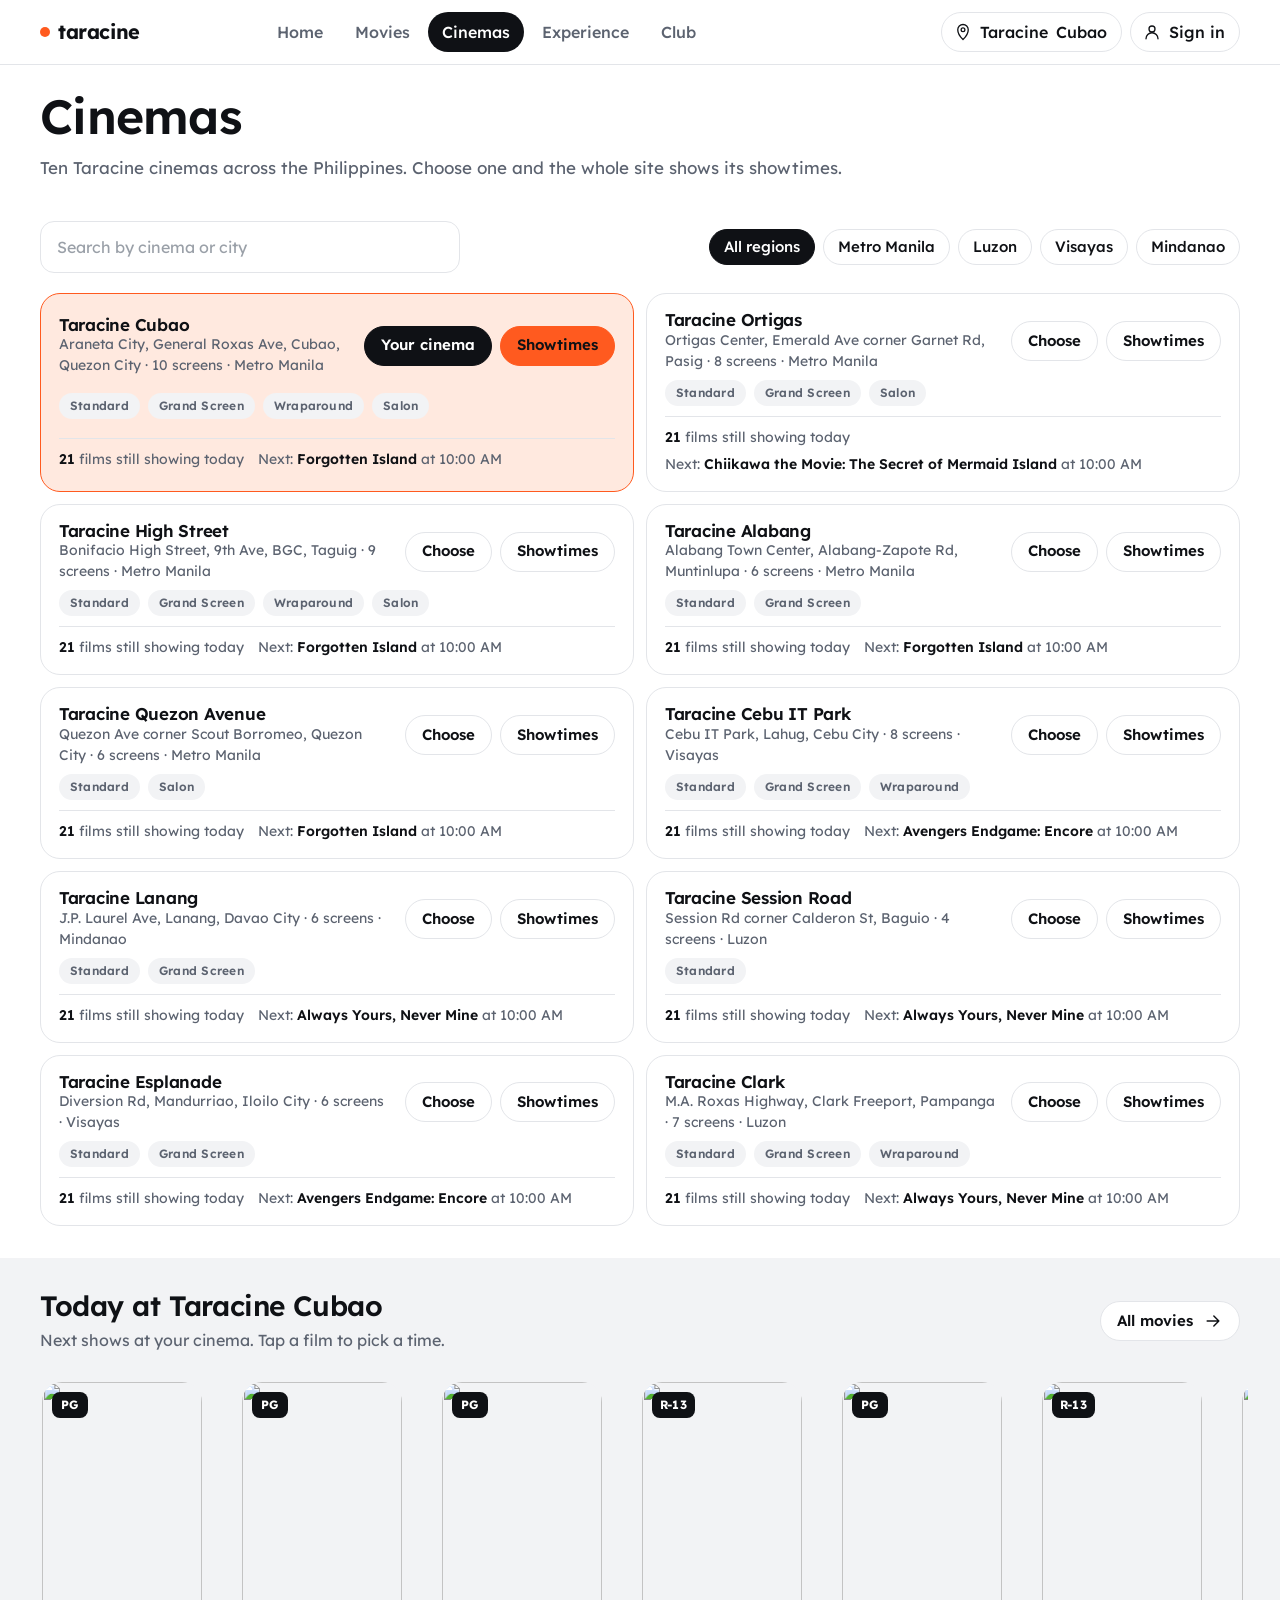
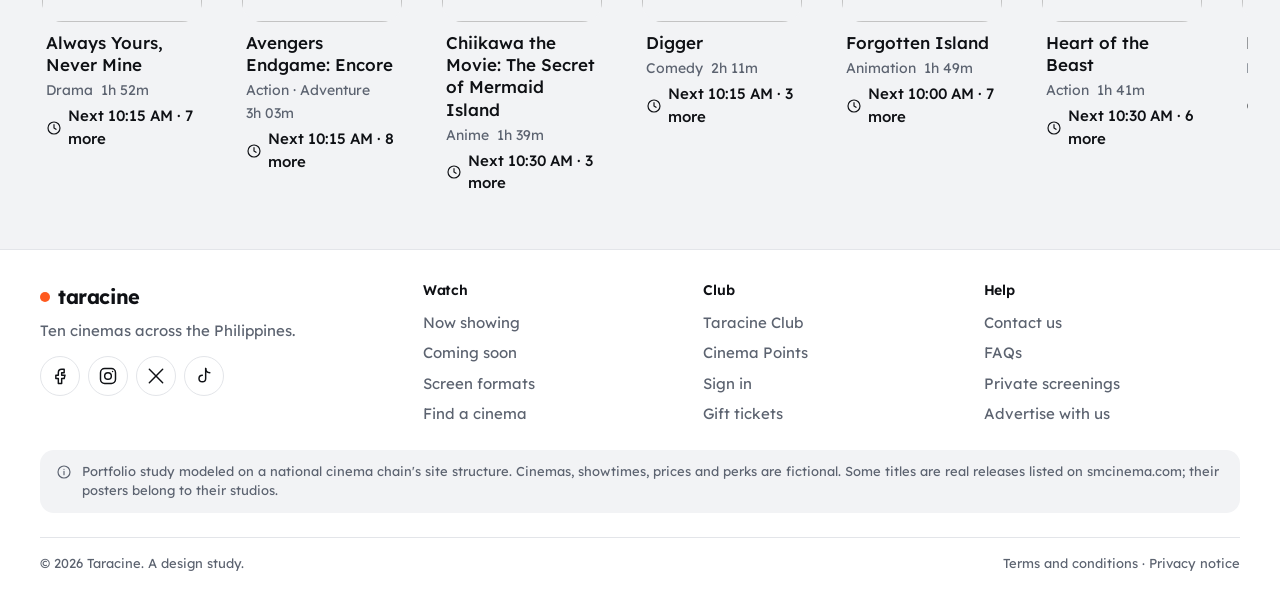
==== cinemas.html @ 56c62471 "Cinemas and Experience pages; real SM Cinema releases in Now showing - cinemas.html: all ten cinemas" ====
<!doctype html>
<html lang="en">
<head>
<title>Cinemas — Taracine</title>
<meta charset="utf-8">
<meta name="viewport" content="width=device-width, initial-scale=1, viewport-fit=cover">
<meta name="description" content="Ten Taracine cinemas across the Philippines. Choose yours and see what's showing today.">
<meta name="theme-color" content="#FFFFFF">
<link rel="preconnect" href="https://fonts.googleapis.com">
<link rel="preconnect" href="https://fonts.gstatic.com" crossorigin>
<link href="https://fonts.googleapis.com/css2?family=Lexend:wght@400;500;600;700&display=swap" rel="stylesheet">
<link rel="stylesheet" href="assets/css/taracine.css">
<link rel="icon" href="data:image/svg+xml,%3Csvg xmlns='http://www.w3.org/2000/svg' viewBox='0 0 32 32'%3E%3Crect width='32' height='32' rx='8' fill='%230F1115'/%3E%3Ccircle cx='16' cy='16' r='7' fill='%23FF5A1F'/%3E%3C/svg%3E">

</head>
<body data-page="cinemas">
<svg xmlns="http://www.w3.org/2000/svg" style="display:none" aria-hidden="true">
  <symbol id="i-home" viewBox="0 0 24 24"><path d="M3 11l9-8 9 8v9a1 1 0 0 1-1 1h-5v-6h-6v6H4a1 1 0 0 1-1-1z"/></symbol>
  <symbol id="i-film" viewBox="0 0 24 24"><rect x="3" y="4" width="18" height="16" rx="3"/><path d="M8 4v16M16 4v16M3 9h5M3 15h5M16 9h5M16 15h5"/></symbol>
  <symbol id="i-pin" viewBox="0 0 24 24"><path d="M12 22s7-6.5 7-13a7 7 0 0 0-14 0c0 6.5 7 13 7 13z"/><circle cx="12" cy="9" r="2.5"/></symbol>
  <symbol id="i-ticket" viewBox="0 0 24 24"><path d="M3 9V7a2 2 0 0 1 2-2h14a2 2 0 0 1 2 2v2a3 3 0 0 0 0 6v2a2 2 0 0 1-2 2H5a2 2 0 0 1-2-2v-2a3 3 0 0 0 0-6z"/><path d="M13 5v14"/></symbol>
  <symbol id="i-user" viewBox="0 0 24 24"><circle cx="12" cy="8" r="4"/><path d="M4 21a8 8 0 0 1 16 0"/></symbol>
  <symbol id="i-chevron" viewBox="0 0 24 24"><path d="M6 9l6 6 6-6"/></symbol>
  <symbol id="i-arrow" viewBox="0 0 24 24"><path d="M5 12h14M13 6l6 6-6 6"/></symbol>
  <symbol id="i-check" viewBox="0 0 24 24"><path d="M5 12l5 5L20 7"/></symbol>
  <symbol id="i-info" viewBox="0 0 24 24"><circle cx="12" cy="12" r="9"/><path d="M12 11v5M12 8h.01"/></symbol>
  <symbol id="i-clock" viewBox="0 0 24 24"><circle cx="12" cy="12" r="9"/><path d="M12 7v5l3 2"/></symbol>
  <symbol id="i-cal" viewBox="0 0 24 24"><rect x="3" y="5" width="18" height="16" rx="3"/><path d="M3 10h18M8 3v4M16 3v4"/></symbol>
  <symbol id="i-play" viewBox="0 0 24 24"><path d="M7 5v14l11-7z"/></symbol>
  <symbol id="i-open" viewBox="0 0 24 24"><path d="M7 17L17 7M9 7h8v8"/></symbol>
  <symbol id="i-minus" viewBox="0 0 24 24"><path d="M6 12h12"/></symbol>
  <symbol id="i-plus" viewBox="0 0 24 24"><path d="M12 6v12M6 12h12"/></symbol>
  <symbol id="i-screen" viewBox="0 0 24 24"><rect x="2" y="5" width="20" height="13" rx="2"/><path d="M8 21h8"/></symbol>
  <symbol id="i-grand" viewBox="0 0 24 24"><path d="M2 7h20v11H2z"/><path d="M5 10h14v5H5z"/></symbol>
  <symbol id="i-wrap" viewBox="0 0 24 24"><path d="M7 7h10v10H7z"/><path d="M7 7L2 4v16l5-3M17 7l5-3v16l-5-3"/></symbol>
  <symbol id="i-salon" viewBox="0 0 24 24"><path d="M5 13V8a3 3 0 0 1 3-3h1v8"/><path d="M9 13h11v5H4v-5"/><path d="M6 18v2M18 18v2"/></symbol>
  <symbol id="i-fb" viewBox="0 0 24 24"><path d="M14 8h3V4h-3a4 4 0 0 0-4 4v3H7v4h3v6h4v-6h3l1-4h-4V8z"/></symbol>
  <symbol id="i-ig" viewBox="0 0 24 24"><rect x="3" y="3" width="18" height="18" rx="5"/><circle cx="12" cy="12" r="4"/><path d="M17.5 6.5h.01"/></symbol>
  <symbol id="i-x" viewBox="0 0 24 24"><path d="M4 4l16 16M20 4L4 20"/></symbol>
  <symbol id="i-tt" viewBox="0 0 24 24"><path d="M14 3v12a4 4 0 1 1-4-4"/><path d="M14 3c0 3 2 5 5 5"/></symbol>
  <symbol id="i-wheel" viewBox="0 0 24 24"><circle cx="13" cy="4" r="2"/><path d="M11 7v6h5l3 6"/><path d="M8.5 11.5a5 5 0 1 0 7 7"/></symbol>
  <symbol id="i-reset" viewBox="0 0 24 24"><path d="M3 12a9 9 0 1 0 3-6.7"/><path d="M3 4v5h5"/></symbol>
</svg>

<header class="topbar">
  <div class="wrap topbar__in">
    <a class="wordmark" href="index.html"><i aria-hidden="true"></i>taracine</a>
    <nav class="nav" aria-label="Main">
      <a href="index.html" data-nav="home">Home</a>
      <a href="movies.html" data-nav="movies">Movies</a>
      <a href="cinemas.html" data-nav="cinemas">Cinemas</a>
      <a href="experience.html" data-nav="experience">Experience</a>
      <a href="index.html#club" data-nav="club">Club</a>
    </nav>
    <div class="topbar__right">
      <a class="pill" href="cinemas.html" id="cinema-pill" title="Your cinema"><svg class="icon"><use href="#i-pin"/></svg><span class="long">Taracine </span><span id="cinema-pill-name">Cubao</span></a>
      <a class="pill sign" href="login.html" id="sign-in" data-nav="login"><svg class="icon"><use href="#i-user"/></svg>Sign in</a>
    </div>
  </div>
</header>

<main id="main">
<div class="wrap">
  <section class="hero">
    <h1>Cinemas</h1>
    <p class="sub">Ten Taracine cinemas across the Philippines. Choose one and the whole site shows its showtimes.</p>
  </section>
</div>
<section class="course" aria-labelledby="cin-title">
  <div class="wrap">
    <h2 id="cin-title" class="visually-hidden">Find a cinema</h2>
    <div class="course__head">
      <div class="fgroup search"><label for="cinema-search" class="visually-hidden">Search cinemas</label><input class="input" type="search" id="cinema-search" placeholder="Search by cinema or city" autocomplete="off"></div>
      <div class="chips" id="region-filter" role="group" aria-label="Region">
        <button class="chip" type="button" data-region="" aria-pressed="true">All regions</button>
        <button class="chip" type="button" data-region="Metro Manila" aria-pressed="false">Metro Manila</button>
        <button class="chip" type="button" data-region="Luzon" aria-pressed="false">Luzon</button>
        <button class="chip" type="button" data-region="Visayas" aria-pressed="false">Visayas</button>
        <button class="chip" type="button" data-region="Mindanao" aria-pressed="false">Mindanao</button>
      </div>
    </div>
    <div class="cinemas cinemas--page" id="cinema-list"></div>
  </div>
</section>
<section class="course course--panel" aria-labelledby="today-title">
  <div class="wrap">
    <div class="course__head">
      <div class="lead"><h2 id="today-title">Today at <span id="hero-cinema">Taracine Cubao</span></h2><p id="today-sub">Next shows at your cinema. Tap a film to pick a time.</p></div>
      <a class="btn btn--ghost btn--sm" href="movies.html">All movies<svg class="icon"><use href="#i-arrow"/></svg></a>
    </div>
    <div class="rail" id="grid-today"></div>
  </div>
</section>
<div class="continue" id="continue" data-show="false" aria-live="polite">
  <div class="wrap continue__in">
    <div class="continue__art"><img id="continue-art" src="data:image/svg+xml,%3Csvg xmlns=%27http://www.w3.org/2000/svg%27 viewBox=%270 0 2 3%27%3E%3Crect width=%272%27 height=%273%27 fill=%27%23F2F3F5%27/%3E%3C/svg%3E" alt="" width="40" height="60"></div>
    <div class="continue__text"><b id="continue-title"></b><span id="continue-sub"></span></div>
    <a class="btn" id="continue-btn" href="#">Continue<svg class="icon"><use href="#i-arrow"/></svg></a>
  </div>
</div>

</main>
<footer class="footer">
  <div class="wrap">
    <div class="footer__grid">
      <div class="footer__brand">
        <span class="wordmark"><i aria-hidden="true"></i>taracine</span>
        <p class="muted">Ten cinemas across the Philippines.</p>
        <div class="footer__social">
          <a href="#" aria-label="Taracine on Facebook"><svg class="icon"><use href="#i-fb"/></svg></a>
          <a href="#" aria-label="Taracine on Instagram"><svg class="icon"><use href="#i-ig"/></svg></a>
          <a href="#" aria-label="Taracine on X"><svg class="icon"><use href="#i-x"/></svg></a>
          <a href="#" aria-label="Taracine on TikTok"><svg class="icon"><use href="#i-tt"/></svg></a>
        </div>
      </div>
      <div><h3>Watch</h3><ul><li><a href="movies.html">Now showing</a></li><li><a href="movies.html#soon">Coming soon</a></li><li><a href="experience.html">Screen formats</a></li><li><a href="cinemas.html">Find a cinema</a></li></ul></div>
      <div><h3>Club</h3><ul><li><a href="index.html#club">Taracine Club</a></li><li><a href="index.html#club">Cinema Points</a></li><li><a href="login.html">Sign in</a></li><li><a href="#">Gift tickets</a></li></ul></div>
      <div><h3>Help</h3><ul><li><a href="#">Contact us</a></li><li><a href="#">FAQs</a></li><li><a href="#">Private screenings</a></li><li><a href="#">Advertise with us</a></li></ul></div>
    </div>
    <p class="notice"><svg class="icon"><use href="#i-info"/></svg><span>Portfolio study modeled on a national cinema chain's site structure. Cinemas, showtimes, prices and perks are fictional. Some titles are real releases listed on smcinema.com; their posters belong to their studios.</span></p>
    <div class="footer__legal"><span>© 2026 Taracine. A design study.</span><span><a href="#">Terms and conditions</a> · <a href="#">Privacy notice</a></span></div>
  </div>
</footer>

<nav class="tabbar" aria-label="Sections">
  <a href="index.html" data-nav="home"><svg class="icon"><use href="#i-home"/></svg>Home</a>
  <a href="movies.html" data-nav="movies"><svg class="icon"><use href="#i-film"/></svg>Movies</a>
  <a href="cinemas.html" data-nav="cinemas"><svg class="icon"><use href="#i-pin"/></svg>Cinemas</a>
  <a href="#" id="tab-tickets"><svg class="icon"><use href="#i-ticket"/></svg>Tickets</a>
  <a href="login.html" id="tab-account" data-nav="login"><svg class="icon"><use href="#i-user"/></svg>Account</a>
</nav>

<script src="assets/js/data.js"></script>
<script src="assets/js/app.js"></script>
</body>
</html>
---- assets/css/taracine.css ----
/* Taracine — Kiosk Clarity
   One task per course, oversized targets, a visible step rail, one orange accent rationed by role.
   One typeface (Lexend). White ground, light panels, hairlines. No gradients, no glow, no shadows. */

:root {
  --bg: #FFFFFF;
  --panel: #F2F3F5;
  --panel-2: #E9EBEF;
  --line: #E3E5E9;
  --ink: #0F1115;
  --mid: #5C6370;
  --accent: #FF5A1F;
  --accent-hover: #E84A12;
  --accent-soft: #FFE9DF;
  --accent-ink: #9A3208;
  --on-accent: #0F1115;
  --on-accent-soft: #4A1C09;
  --ok: #1E9E6A;
  --ok-soft: #E3F5EC;
  --warn-ink: #8A4B00;
  --font: "Lexend", system-ui, -apple-system, "Segoe UI", Roboto, sans-serif;
  --r: 20px;
  --r-lg: 24px;
  --r-pill: 999px;
  --max: 1200px;
  --gutter: 24px;
  --tap: 48px;
  --t: 180ms cubic-bezier(0.2, 0.8, 0.2, 1);
}

*, *::before, *::after { box-sizing: border-box; }
html { -webkit-text-size-adjust: 100%; scroll-behavior: smooth; scroll-padding-top: 88px; }
body { margin: 0; background: var(--bg); color: var(--ink); font-family: var(--font); font-size: 1rem; line-height: 1.5; font-feature-settings: "tnum" 1; padding-bottom: 0; }
img, svg { display: block; max-width: 100%; }
[hidden] { display: none !important; }
button, input, select { font: inherit; color: inherit; }
button { cursor: pointer; }
a { color: inherit; text-decoration: none; }
h1, h2, h3 { margin: 0; font-weight: 600; line-height: 1.15; letter-spacing: -0.015em; text-wrap: balance; }
h1 { font-size: 2.5rem; }
h2 { font-size: 1.75rem; }
h3 { font-size: 1.25rem; }
p { margin: 0; }
ul { margin: 0; padding: 0; list-style: none; }
.visually-hidden { position: absolute !important; width: 1px; height: 1px; overflow: hidden; clip: rect(0 0 0 0); white-space: nowrap; }
.muted { color: var(--mid); }

::selection { background: var(--accent-soft); color: var(--ink); }
:focus-visible { outline: 3px solid var(--accent); outline-offset: 2px; border-radius: 6px; }
html { scrollbar-color: #C7CBD2 var(--panel); }
::-webkit-scrollbar { width: 10px; height: 10px; }
::-webkit-scrollbar-track { background: var(--panel); }
::-webkit-scrollbar-thumb { background: #C7CBD2; border-radius: 10px; border: 2px solid var(--panel); }
input { caret-color: var(--accent); accent-color: var(--accent); }

.icon { width: 20px; height: 20px; stroke: currentColor; fill: none; stroke-width: 1.75; stroke-linecap: round; stroke-linejoin: round; flex-shrink: 0; }
.wrap { width: min(var(--max), 100% - var(--gutter) * 2); margin-inline: auto; }

/* ---------- top bar ---------- */
.topbar { position: sticky; top: 0; z-index: 30; background: rgba(255,255,255,0.92); backdrop-filter: saturate(140%) blur(10px); -webkit-backdrop-filter: saturate(140%) blur(10px); border-bottom: 1px solid var(--line); }
.topbar__in { height: 64px; display: flex; align-items: center; gap: 16px; }
.wordmark { display: inline-flex; align-items: center; gap: 8px; font-weight: 700; font-size: 1.25rem; letter-spacing: -0.02em; }
.wordmark i { width: 10px; height: 10px; border-radius: 50%; background: var(--accent); display: inline-block; }
.nav { display: flex; gap: 4px; margin-inline: auto; }
.nav a { display: inline-flex; align-items: center; height: 40px; padding: 0 14px; border-radius: var(--r-pill); font-weight: 500; color: var(--mid); transition: background var(--t), color var(--t); }
.nav a:hover { background: var(--panel); color: var(--ink); }
.nav a[aria-current="page"] { background: var(--ink); color: #fff; }
.topbar__right { display: flex; align-items: center; gap: 8px; margin-left: auto; }
.pill { display: inline-flex; align-items: center; gap: 8px; height: 40px; padding: 0 14px 0 12px; border-radius: var(--r-pill); border: 1px solid var(--line); background: var(--bg); font-weight: 500; white-space: nowrap; transition: background var(--t), border-color var(--t); }
.pill:hover { background: var(--panel); border-color: var(--panel-2); }
.pill .icon { width: 18px; height: 18px; }
.pill--ink { background: var(--ink); color: #fff; border-color: var(--ink); }
.pill--ink:hover { background: #2A2D33; border-color: #2A2D33; }

/* ---------- step rail ---------- */
.steps { display: flex; align-items: center; gap: 8px; padding: 20px 0 8px; overflow-x: auto; scrollbar-width: none; }
.steps::-webkit-scrollbar { display: none; }
.step { display: inline-flex; align-items: center; gap: 10px; min-height: 44px; padding: 6px 16px 6px 6px; border-radius: var(--r-pill); background: var(--panel); color: var(--mid); font-weight: 500; white-space: nowrap; transition: background var(--t), color var(--t); }
.step b { display: grid; place-items: center; width: 32px; height: 32px; border-radius: 50%; background: var(--bg); color: var(--ink); font-weight: 600; font-size: 0.9375rem; }
.step[aria-current="step"] { background: var(--accent); color: var(--on-accent); }
.step[aria-current="step"] b { background: #fff; color: var(--accent-ink); }
.step.done { background: var(--ok-soft); color: var(--ok); }
.step.done b { background: var(--ok); color: #fff; }
.step.done b .icon { width: 16px; height: 16px; stroke-width: 2.5; }
.steps .sep { width: 24px; height: 1px; background: var(--line); flex-shrink: 0; }
a.step:hover { background: var(--panel-2); color: var(--ink); }
a.step[aria-current="step"]:hover { background: var(--accent-hover); color: var(--on-accent); }

/* ---------- hero ---------- */
.hero { padding: 24px 0 8px; display: flex; flex-direction: column; gap: 10px; }
.hero h1 { font-size: clamp(2rem, 1.3rem + 2.4vw, 3rem); max-width: 18ch; }
.hero .sub { color: var(--mid); font-size: 1.0625rem; line-height: 1.6; }
.hero .sub > * + * { margin-left: 6px; }
.hero .sub > span + span:last-child:not([id]) { margin-left: 0; }
.hero .sub a, .link { color: var(--ink); font-weight: 500; text-decoration: underline; text-underline-offset: 3px; text-decoration-color: #C7CBD2; }
.hero .sub a:hover, .link:hover { text-decoration-color: var(--ink); }

/* ---------- courses ---------- */
.course { padding: 32px 0; }
.course + .course { border-top: 1px solid var(--line); }
.course--panel { background: var(--panel); border-top: 0 !important; }
.course--panel + .course { border-top: 0; }
.course__head { display: flex; align-items: center; justify-content: space-between; gap: 16px; flex-wrap: wrap; margin-bottom: 20px; }
.course__head p { color: var(--mid); max-width: 56ch; }
.course__head .lead { flex: 1 1 320px; display: flex; flex-direction: column; gap: 6px; }

/* segmented control */
.seg { display: inline-flex; padding: 4px; background: var(--panel); border-radius: var(--r-pill); gap: 2px; }
.course--panel .seg { background: var(--panel-2); }
.seg button { height: 40px; padding: 0 18px; white-space: nowrap; border: 0; border-radius: var(--r-pill); background: transparent; color: var(--mid); font-weight: 500; display: inline-flex; align-items: center; gap: 8px; transition: background var(--t), color var(--t); }
.seg button:hover { color: var(--ink); }
.seg button[aria-selected="true"] { background: var(--bg); color: var(--ink); font-weight: 600; }
.seg .count { font-size: 0.75rem; font-weight: 600; background: var(--panel-2); color: var(--mid); padding: 2px 8px; border-radius: var(--r-pill); }
.seg button[aria-selected="true"] .count { background: var(--accent-soft); color: var(--accent-ink); }

/* chips */
.chips { display: flex; flex-wrap: wrap; gap: 8px; }
.chip { display: inline-flex; align-items: center; gap: 6px; height: 36px; padding: 0 14px; border-radius: var(--r-pill); border: 1px solid var(--line); background: var(--bg); font-size: 0.9375rem; font-weight: 500; color: var(--ink); transition: background var(--t), border-color var(--t), color var(--t); }
button.chip:hover:not([aria-pressed="true"]) { background: var(--panel); }
.chip[aria-pressed="true"] { background: var(--ink); color: #fff; border-color: var(--ink); }
.chip--sm { height: 26px; padding: 0 10px; font-size: 0.75rem; font-weight: 600; letter-spacing: 0.02em; background: var(--panel); border-color: transparent; color: var(--mid); }
.rating { display: inline-grid; place-items: center; height: 26px; min-width: 36px; padding: 0 8px; border-radius: 8px; background: var(--ink); color: #fff; font-size: 0.75rem; font-weight: 700; letter-spacing: 0.02em; }
.rating--g { background: var(--ok); }
.rating--r16, .rating--r18 { background: #B3261E; }

/* buttons */
.btn { display: inline-flex; align-items: center; justify-content: center; gap: 10px; height: 52px; padding: 0 22px; border-radius: var(--r-pill); border: 1px solid var(--accent); background: var(--accent); color: var(--on-accent); font-weight: 600; font-size: 1rem; white-space: nowrap; transition: background var(--t), border-color var(--t), transform var(--t); }
.btn:hover { background: var(--accent-hover); border-color: var(--accent-hover); }
.btn:active { transform: scale(0.98); }
.btn:disabled { background: var(--panel-2); border-color: var(--panel-2); color: var(--mid); cursor: not-allowed; transform: none; }
.btn--ghost { background: var(--bg); color: var(--ink); border-color: var(--line); }
.btn--ghost:hover { background: var(--panel); border-color: var(--panel-2); }
.btn--ink { background: var(--ink); border-color: var(--ink); color: #fff; }
.btn--ok { color: #fff; }
.btn--ink:hover { background: #2A2D33; border-color: #2A2D33; }
.btn--sm { height: 40px; padding: 0 16px; font-size: 0.9375rem; }
.btn--ok { background: var(--ok); border-color: var(--ok); }

/* ---------- poster tiles ---------- */
.tiles { display: grid; grid-template-columns: repeat(5, minmax(0, 1fr)); gap: 24px 20px; }
.tile { position: relative; display: flex; flex-direction: column; gap: 10px; padding: 8px; margin: -8px; border-radius: var(--r-lg); border: 2px solid transparent; transition: border-color var(--t), background var(--t); cursor: pointer; }
.tile:hover { background: var(--panel); }
.course--panel .tile:hover { background: var(--panel-2); }
.tile[aria-pressed="true"] { border-color: var(--accent); background: var(--accent-soft); }
.tile__art { position: relative; border-radius: var(--r); overflow: hidden; background: var(--panel); aspect-ratio: 2 / 3; }
.tile__art img { width: 100%; height: 100%; object-fit: cover; }
.tile__art .rating { position: absolute; top: 10px; left: 10px; }
.tile__body { display: flex; flex-direction: column; gap: 4px; padding: 0 4px 4px; }
.tile__title { font-weight: 500; font-size: 1.0625rem; line-height: 1.3; transition: font-weight var(--t), font-size var(--t); }
.tile[aria-pressed="true"] .tile__title { font-weight: 600; font-size: 1.125rem; }
.tile__meta { color: var(--mid); font-size: 0.875rem; display: flex; flex-wrap: wrap; gap: 2px 8px; }
.tile__next { font-size: 0.9375rem; font-weight: 500; display: flex; align-items: center; gap: 6px; }
.tile__next .icon { width: 16px; height: 16px; color: var(--ink); }
.tile__next.soon .icon { color: var(--mid); }
.tile__open { position: absolute; top: 18px; right: 18px; width: 36px; height: 36px; border-radius: 50%; background: rgba(255,255,255,0.92); border: 0; display: grid; place-items: center; color: var(--ink); opacity: 0; transition: opacity var(--t), background var(--t); }
.tile:hover .tile__open, .tile:focus-within .tile__open, .tile[aria-pressed="true"] .tile__open { opacity: 1; }
.tile__open:hover { background: #fff; }
.tile__open .icon { width: 18px; height: 18px; }
.rail { display: grid; grid-auto-flow: column; grid-auto-columns: minmax(180px, 1fr); gap: 20px; overflow-x: auto; padding: 8px 8px 12px; margin: -8px -8px -4px; scroll-snap-type: x proximity; scrollbar-width: thin; }
.rail .tile { scroll-snap-align: start; margin: 0; }

/* empty */
.empty { grid-column: 1 / -1; padding: 40px 24px; border-radius: var(--r-lg); background: var(--panel); text-align: center; display: flex; flex-direction: column; gap: 6px; align-items: center; }
.empty h3 { font-size: 1.25rem; }
.empty p { color: var(--mid); max-width: 44ch; }

/* ---------- formats ---------- */
.formats { display: grid; grid-template-columns: repeat(4, minmax(0, 1fr)); gap: 16px; }
.format { background: var(--bg); border-radius: var(--r-lg); padding: 20px 22px; display: grid; grid-template-columns: 36px minmax(0, 1fr); grid-template-areas: "icon price" "icon name" "desc desc"; grid-template-rows: 26px 24px auto; column-gap: 14px; row-gap: 2px; align-items: start; border: 1px solid transparent; transition: border-color var(--t); }
.format .icon { grid-area: icon; }
.format h3 { grid-area: name; }
.format > p:not(.price) { grid-area: desc; margin-top: 10px; }
.format:hover { border-color: var(--line); }
.format .icon { width: 36px; height: 36px; color: var(--ink); stroke-width: 1.5; }
.format h3 { font-size: 1.125rem; }
.format p { color: var(--mid); font-size: 0.9375rem; }
.format .price { grid-area: price; margin: 0; font-weight: 600; font-size: 1.375rem; letter-spacing: -0.01em; line-height: 1.1; }
.format .price small { color: var(--mid); font-weight: 400; font-size: 0.875rem; margin-left: 4px; }

/* ---------- cinemas ---------- */
.cinemas { display: grid; grid-template-columns: repeat(2, minmax(0, 1fr)); gap: 12px; }
.cinema { display: grid; grid-template-columns: minmax(0, 1fr) auto; gap: 8px 16px; align-items: center; padding: 16px 18px; border-radius: var(--r); border: 1px solid var(--line); background: var(--bg); transition: border-color var(--t), background var(--t); }
.cinema:hover { border-color: var(--panel-2); background: var(--panel); }
.cinema[aria-pressed="true"] { border-color: var(--accent); background: var(--accent-soft); }
.cinema h3 { font-size: 1.0625rem; font-weight: 600; }
.cinema p { color: var(--mid); font-size: 0.875rem; }
.cinema .chips { grid-column: 1 / -1; }
.cinema .pick { grid-row: 1; grid-column: 2; }
.cinema[aria-pressed="true"] .pick { background: var(--ink); color: #fff; border-color: var(--ink); }

/* ---------- club ---------- */
.club { display: grid; grid-template-columns: minmax(0, 1.1fr) minmax(0, 0.9fr); gap: 24px; align-items: stretch; }
.club__card { background: var(--ink); color: #fff; border-radius: var(--r-lg); padding: 28px; display: flex; flex-direction: column; gap: 14px; }
.club__card h3 { font-size: 1.5rem; }
.club__card .price { font-size: 2.25rem; font-weight: 600; letter-spacing: -0.02em; }
.club__card .price small { font-size: 0.9375rem; font-weight: 400; color: #B8BCC4; margin-left: 6px; }
.club__card ul { display: grid; gap: 10px; color: #E6E8EC; }
.club__card li { display: grid; grid-template-columns: 22px 1fr; gap: 10px; align-items: start; }
.club__card li .icon { color: var(--accent); margin-top: 2px; }
.club__card .btn { align-self: flex-start; margin-top: 6px; }
.club__points { background: var(--panel); border-radius: var(--r-lg); padding: 28px; display: flex; flex-direction: column; gap: 12px; }
.club__points h3 { font-size: 1.25rem; }
.club__points p { color: var(--mid); }
.club__points .big { font-size: 2rem; font-weight: 600; color: var(--ink); letter-spacing: -0.02em; }

/* ---------- film detail ---------- */
.film { display: grid; grid-template-columns: 260px minmax(0, 1fr); gap: 32px; padding: 24px 0 32px; align-items: start; }
.film__art { border-radius: var(--r); overflow: hidden; background: var(--panel); aspect-ratio: 2 / 3; }
.film__art img { width: 100%; height: 100%; object-fit: cover; }
.film__info { display: flex; flex-direction: column; gap: 14px; }
.film__info h1 { font-size: clamp(2rem, 1.3rem + 2.4vw, 3rem); }
.film__info .tag { font-size: 1.125rem; color: var(--mid); }
.specs { display: grid; grid-template-columns: repeat(3, minmax(0, 1fr)); gap: 12px; margin-top: 6px; }
.specs div { background: var(--panel); border-radius: 16px; padding: 12px 14px; }
.specs dt { font-size: 0.75rem; color: var(--mid); font-weight: 500; }
.specs dd { margin: 2px 0 0; font-weight: 500; font-size: 0.9375rem; }
.synopsis { max-width: 66ch; color: var(--ink); line-height: 1.6; }
.synopsis p + p { margin-top: 0.75em; }
.actions { display: flex; gap: 10px; flex-wrap: wrap; }

/* cinema & time */
.picker { display: grid; grid-template-columns: minmax(0, 1fr); gap: 20px; }
.picker__row { display: flex; flex-direction: column; gap: 10px; min-width: 0; }
.picker__row > .label { font-weight: 600; font-size: 0.9375rem; display: flex; align-items: center; justify-content: space-between; gap: 12px; }
.picker__row > .label span { color: var(--mid); font-weight: 400; }
.scroll { display: flex; gap: 8px; overflow-x: auto; padding: 4px; margin: -4px; scrollbar-width: none; }
.scroll::-webkit-scrollbar { display: none; }
.cpill { flex: 0 0 auto; display: inline-flex; flex-direction: column; align-items: flex-start; justify-content: center; min-height: 56px; padding: 8px 16px; border-radius: 16px; border: 1px solid var(--line); background: var(--bg); line-height: 1.2; transition: background var(--t), border-color var(--t); }
.cpill b { font-weight: 600; font-size: 0.9375rem; }
.cpill small { color: var(--mid); font-size: 0.75rem; }
.cpill:hover { background: var(--panel); }
.cpill[aria-pressed="true"] { background: var(--ink); color: #fff; border-color: var(--ink); }
.cpill[aria-pressed="true"] small { color: #B8BCC4; }
.dates { display: grid; grid-template-columns: repeat(7, minmax(0, 1fr)); gap: 8px; }
.date { display: flex; flex-direction: column; align-items: center; justify-content: center; gap: 2px; min-height: 64px; border-radius: 16px; border: 1px solid var(--line); background: var(--bg); line-height: 1.1; transition: background var(--t), border-color var(--t); }
.date small { font-size: 0.75rem; color: var(--mid); font-weight: 500; }
.date b { font-weight: 600; font-size: 1.125rem; }
.date:hover { background: var(--panel); }
.date[aria-pressed="true"] { background: var(--accent); border-color: var(--accent); color: var(--on-accent); }
.date[aria-pressed="true"] small { color: var(--on-accent-soft); }

.sessions { display: grid; gap: 12px; }
.group { border: 1px solid var(--line); border-radius: var(--r-lg); padding: 18px 20px; display: flex; flex-direction: column; gap: 14px; transition: opacity var(--t); }
.group.dim { opacity: 0.4; }
.group__head { display: flex; align-items: baseline; justify-content: space-between; gap: 12px; flex-wrap: wrap; }
.group__head h3 { font-size: 1.125rem; }
.group__head .price { font-weight: 600; }
.group__head p { flex-basis: 100%; color: var(--mid); font-size: 0.9375rem; }
.times { display: flex; flex-wrap: wrap; gap: 10px; }
.time { position: relative; display: inline-flex; flex-direction: column; align-items: flex-start; gap: 2px; min-width: 112px; min-height: 60px; padding: 10px 14px; border-radius: 16px; border: 1px solid var(--line); background: var(--bg); line-height: 1.15; transition: background var(--t), border-color var(--t), color var(--t); }
.time b { font-weight: 600; font-size: 1.0625rem; }
.time small { font-size: 0.75rem; color: var(--mid); }
.time:hover:not(:disabled) { background: var(--panel); }
.time[aria-pressed="true"] { background: var(--accent); border-color: var(--accent); color: var(--on-accent); }
.time[aria-pressed="true"] small { color: var(--on-accent-soft); }
.time.past { background: var(--panel); border-color: transparent; color: var(--mid); cursor: not-allowed; }
.time.past b { text-decoration: line-through; text-decoration-thickness: 2px; }
.time.soldout { border-style: dashed; color: var(--mid); cursor: not-allowed; }
.time.few small { color: var(--accent-ink); font-weight: 600; }
.time[aria-pressed="true"].few small { color: var(--on-accent); }
.time.next::after { content: "Next"; position: absolute; top: -9px; right: 12px; background: var(--ink); color: #fff; font-size: 0.625rem; font-weight: 600; letter-spacing: 0.04em; padding: 2px 7px; border-radius: var(--r-pill); }
.time[aria-pressed="true"].next::after { background: var(--ink); color: #fff; }
.legend { display: flex; flex-wrap: wrap; gap: 14px; color: var(--mid); font-size: 0.8125rem; }
.legend i { display: inline-block; width: 14px; height: 14px; border-radius: 4px; border: 1px solid var(--line); vertical-align: -2px; margin-right: 6px; }
.legend i.k-past { background: var(--panel); border-color: transparent; }
.legend i.k-sold { border-style: dashed; }
.legend i.k-next { background: var(--ink); border-color: var(--ink); }

/* tickets step */
.tickets { display: grid; grid-template-columns: minmax(0, 1fr) 360px; gap: 24px; align-items: start; }
.summary { background: var(--panel); border-radius: var(--r-lg); padding: 22px; display: grid; gap: 8px; }
.summary .row { display: flex; justify-content: space-between; gap: 12px; }
.summary .row span:first-child { color: var(--mid); }
.summary .total { border-top: 1px solid var(--panel-2); padding-top: 10px; margin-top: 4px; font-weight: 600; font-size: 1.25rem; }
.qty { display: inline-flex; align-items: center; border: 1px solid var(--line); border-radius: var(--r-pill); height: 52px; }
.qty button { width: 52px; height: 100%; border: 0; background: transparent; display: grid; place-items: center; color: var(--ink); border-radius: var(--r-pill); }
.qty button:hover:not(:disabled) { background: var(--panel); }
.qty button:disabled { color: var(--line); cursor: not-allowed; }
.qty output { min-width: 40px; text-align: center; font-weight: 600; font-size: 1.125rem; }
.state { display: flex; align-items: center; gap: 8px; padding: 12px 14px; border-radius: 14px; background: var(--ok-soft); color: #0F6B47; font-weight: 500; font-size: 0.9375rem; }
.state .icon { color: var(--ok); }
.state--info { background: var(--panel); color: var(--mid); }
.state--warn { background: #FFF3E0; color: var(--warn-ink); }
.state--warn .icon { color: #C76A00; }

/* ---------- continue bar ---------- */
.continue[data-show="false"] { visibility: hidden; transition: transform 220ms cubic-bezier(0.2, 0.8, 0.2, 1), visibility 0s linear 220ms; }
.continue { position: fixed; left: 0; right: 0; bottom: 0; z-index: 40; background: rgba(255,255,255,0.96); border-top: 1px solid var(--line); transform: translateY(100%); transition: transform 220ms cubic-bezier(0.2, 0.8, 0.2, 1); }
.continue[data-show="true"] { transform: translateY(0); }
.continue__in { min-height: 76px; display: flex; align-items: center; gap: 16px; padding: 12px 0; }
.continue__art { width: 40px; height: 60px; border-radius: 8px; overflow: hidden; background: var(--panel); flex-shrink: 0; }
.continue__art img { width: 100%; height: 100%; object-fit: cover; }
.continue__text { flex: 1 1 auto; min-width: 0; display: flex; flex-direction: column; line-height: 1.25; }
.continue__text b { font-weight: 600; white-space: nowrap; overflow: hidden; text-overflow: ellipsis; }
.continue__text span { color: var(--mid); font-size: 0.875rem; white-space: nowrap; overflow: hidden; text-overflow: ellipsis; }
.continue .btn { margin-left: auto; }
body[data-bar="true"] { padding-bottom: 92px; }

/* ---------- tab bar (mobile) ---------- */
.tabbar { display: none; }

/* ---------- footer ---------- */
.footer { border-top: 1px solid var(--line); padding: 32px 0 28px; color: var(--mid); font-size: 0.9375rem; }
.footer__grid { display: grid; grid-template-columns: 1.4fr 1fr 1fr 1fr; gap: 24px; }
.footer h3 { font-size: 0.875rem; font-weight: 600; color: var(--ink); margin-bottom: 10px; }
.footer li { padding: 4px 0; }
.footer li a:hover { color: var(--ink); text-decoration: underline; text-underline-offset: 3px; }
.footer__brand { display: flex; flex-direction: column; gap: 8px; color: var(--ink); }
.footer__social { display: flex; gap: 8px; margin-top: 6px; }
.footer__social a { width: 40px; height: 40px; border-radius: 50%; border: 1px solid var(--line); display: grid; place-items: center; color: var(--ink); }
.footer__social a:hover { background: var(--panel); }
.footer__legal { margin-top: 24px; padding-top: 16px; border-top: 1px solid var(--line); display: flex; justify-content: space-between; gap: 12px; flex-wrap: wrap; font-size: 0.8125rem; }
.notice { display: flex; gap: 10px; align-items: flex-start; padding: 12px 16px; border-radius: 14px; background: var(--panel); color: var(--mid); font-size: 0.8125rem; margin-top: 20px; }
.notice .icon { width: 16px; height: 16px; margin-top: 2px; }

/* ---------- motion ---------- */
@media (prefers-reduced-motion: reduce) {
  *, *::before, *::after { transition: none !important; animation: none !important; }
  html { scroll-behavior: auto; }
}

/* ---------- responsive ---------- */
@media (max-width: 1100px) {
  .tiles { grid-template-columns: repeat(4, minmax(0, 1fr)); }
  .formats { grid-template-columns: repeat(2, minmax(0, 1fr)); }
  .tickets { grid-template-columns: 1fr; }
  .footer__grid { grid-template-columns: 1fr 1fr; }
}
@media (max-width: 820px) {
  :root { --gutter: 16px; }
  .nav { display: none; }
  .topbar__in { height: 60px; }
  .topbar__right .pill span.long { display: none; }
  .sign { display: none; }
  .tiles { grid-template-columns: repeat(2, minmax(0, 1fr)); gap: 20px 14px; }
  .seg { display: flex; width: 100%; }
  .seg button { flex: 1; justify-content: center; padding: 0 10px; font-size: 0.9375rem; }
  .course__head .seg { order: -1; }
  .course__head > #now-title { position: absolute; width: 1px; height: 1px; overflow: hidden; clip: rect(0 0 0 0); white-space: nowrap; }
  #movies .course__head { margin-bottom: 16px; }
  .step:not([aria-current="step"]):not(.done) span { display: none; }
  .step:not([aria-current="step"]):not(.done) { padding-right: 6px; }
  .steps .sep { width: 12px; }
  .tile { padding: 6px; margin: -6px; }
  .tile__open { opacity: 1; top: 14px; right: 14px; }
  .rail { grid-auto-columns: 150px; }
  .cinemas { grid-template-columns: 1fr; }
  .club { grid-template-columns: 1fr; }
  .film { grid-template-columns: 1fr; gap: 20px; }
  .film__art { max-width: 200px; }
  .dates { grid-template-columns: repeat(4, minmax(0, 1fr)); }
  .time { min-width: calc(50% - 5px); }
  .footer__grid { grid-template-columns: 1fr; gap: 20px; }
  body { padding-bottom: 72px; }
  body[data-bar="true"] { padding-bottom: 164px; }
  .continue { bottom: 64px; }
  .continue__in { min-height: 72px; }
  .continue .btn { padding: 0 18px; }
  .tabbar { position: fixed; left: 0; right: 0; bottom: 0; z-index: 50; display: grid; grid-template-columns: repeat(5, 1fr); height: 64px; background: rgba(255,255,255,0.96); border-top: 1px solid var(--line); padding-bottom: env(safe-area-inset-bottom); }
  .tabbar a { display: flex; flex-direction: column; align-items: center; justify-content: center; gap: 3px; color: var(--mid); font-size: 0.6875rem; font-weight: 500; }
  .tabbar a .icon { width: 22px; height: 22px; }
  .tabbar a[aria-current="page"] { color: var(--accent); }
  .tabbar a[aria-current="page"] .icon { stroke-width: 2.25; }
}
@media (max-width: 420px) {
  .tile__title { font-size: 1rem; }
  .tile[aria-pressed="true"] .tile__title { font-size: 1.0625rem; }
  .continue__text span { display: none; }
  .continue__text b { white-space: normal; display: -webkit-box; -webkit-line-clamp: 2; -webkit-box-orient: vertical; overflow: hidden; }
}

/* ---------- login form (Week 9 lesson pattern: .error / .valid-message / input.invalid / input.valid) ---------- */
.login { display: grid; grid-template-columns: minmax(0, 480px) minmax(0, 1fr); gap: 24px; align-items: start; }
.login__card { border: 1px solid var(--line); border-radius: var(--r-lg); padding: 24px; display: grid; gap: 16px; }
.login__side { background: var(--panel); border-radius: var(--r-lg); padding: 24px; display: grid; gap: 12px; align-content: start; }
.login__side h3 { font-size: 1.125rem; }
.login__fine { font-size: 0.875rem; }
.login__fine code { font-family: ui-monospace, SFMono-Regular, Menlo, monospace; font-size: 0.8125rem; background: var(--panel); padding: 1px 6px; border-radius: 6px; }
#loginForm { display: grid; gap: 16px; }
.fgroup { display: grid; gap: 6px; }
.fgroup label { font-weight: 600; font-size: 0.9375rem; }
.input { height: 52px; border-radius: 14px; border: 1px solid var(--line); background: var(--bg); padding: 0 16px; font-size: 1rem; width: 100%; transition: border-color var(--t), background var(--t); }
.input::placeholder { color: #9AA0A8; }
.input:hover { border-color: #C7CBD2; }
.input:focus { outline: none; border-color: var(--ink); }
.input:focus-visible { outline: 3px solid var(--accent); outline-offset: 2px; }
.input.invalid { border-color: #B3261E; background: #FFF5F4; }
.input.valid { border-color: var(--ok); }
.msg { min-height: 1.2em; font-size: 0.8125rem; color: var(--mid); }
.msg.error { color: #B3261E; font-weight: 500; }
.msg.valid-message { color: #0F6B47; font-weight: 500; }
.checks { display: flex; flex-wrap: wrap; gap: 8px 20px; }
.check { display: inline-flex; align-items: center; gap: 10px; min-height: 44px; font-size: 0.9375rem; cursor: pointer; }
.check input { width: 20px; height: 20px; margin: 0; accent-color: var(--accent); }
#loginForm .btn { justify-self: start; }
button.link { background: none; border: 0; padding: 0; font: inherit; cursor: pointer; }
.perks { display: grid; gap: 6px; font-size: 0.875rem; color: var(--mid); padding-left: 18px; list-style: disc; }
.format .perks { grid-area: perks; margin-top: 8px; }
.format { grid-template-areas: "icon price" "icon name" "desc desc" "perks perks"; }
.seats-line { font-size: 0.9375rem; color: var(--mid); }
.seats-line b { color: var(--ink); font-weight: 600; }
@media (max-width: 820px) {
  .login { grid-template-columns: 1fr; }
}

/* ---------- photographic posters: photo + title block composited in HTML ---------- */
.tile__art, .film__art { position: relative; }
.poster-cap { position: absolute; left: 0; right: 0; bottom: 0; padding: 36px 12px 12px; color: #fff; background: linear-gradient(to top, rgba(10,11,14,0.92) 0%, rgba(10,11,14,0.72) 55%, rgba(10,11,14,0) 100%); text-shadow: 0 1px 2px rgba(0,0,0,0.5); }
.poster-cap b { display: block; font-weight: 700; font-size: clamp(1rem, 0.6rem + 0.9vw, 1.375rem); line-height: 1.05; letter-spacing: -0.01em; text-transform: uppercase; text-wrap: balance; }
.poster-cap small { display: block; margin-top: 6px; font-size: 0.5625rem; letter-spacing: 0.14em; text-transform: uppercase; opacity: 0.85; font-weight: 500; }
.film__art .poster-cap b { font-size: 1.5rem; }
.film__art .poster-cap { padding: 48px 16px 16px; }
.tile__art img.photo { filter: saturate(1.05) contrast(1.05); }

/* ---------- seat picker ---------- */
.seatmap { border: 1px solid var(--line); border-radius: var(--r-lg); padding: 20px; display: grid; gap: 16px; }
.seatmap__legend { display: flex; flex-wrap: wrap; gap: 8px 20px; font-size: 0.875rem; color: var(--mid); align-items: center; }
.seatmap__legend span { display: inline-flex; align-items: center; gap: 8px; }
.seatmap__legend i { width: 18px; height: 18px; border-radius: 6px; display: inline-block; background: var(--panel-2); }
.seatmap__legend i.k-free { background: var(--ink); }
.seatmap__legend i.k-mine { background: var(--ok); }
.seatmap__legend i.k-other { background: #FFD9CC; border: 1px solid var(--accent); }
.seatmap__legend .icon { width: 18px; height: 18px; color: var(--ink); }
.screen { margin: 4px auto 0; width: min(70%, 560px); height: 28px; border-radius: 6px 6px 18px 18px; background: var(--panel-2); color: var(--mid); font-size: 0.75rem; font-weight: 600; display: grid; place-items: center; letter-spacing: 0.04em; }
.rows { display: grid; gap: 6px; overflow-x: auto; padding: 8px 4px 4px; justify-items: center; }
.row { display: grid; grid-template-columns: 24px 1fr 24px; align-items: center; gap: 10px; }
.row.gap { margin-top: 18px; }
.row > small { font-size: 0.75rem; font-weight: 600; color: var(--mid); text-align: center; }
.row__seats { display: flex; gap: 5px; }
.seat { width: 28px; height: 26px; border-radius: 8px 8px 6px 6px; border: 0; background: var(--ink); cursor: pointer; padding: 0; position: relative; transition: background var(--t), transform var(--t); color: #fff; }
.seat:hover:not(:disabled) { transform: translateY(-2px); }
.seat.aisle { visibility: hidden; pointer-events: none; }
.seat.taken { background: var(--panel-2); cursor: not-allowed; }
.seat.other { background: #FFD9CC; box-shadow: inset 0 0 0 1px var(--accent); cursor: not-allowed; }
.seat.mine { background: var(--ok); }
.seat.mine::after { content: ""; position: absolute; inset: 0; background: url("data:image/svg+xml,%3Csvg xmlns='http://www.w3.org/2000/svg' viewBox='0 0 24 24' fill='none' stroke='white' stroke-width='3' stroke-linecap='round' stroke-linejoin='round'%3E%3Cpath d='M5 12l5 5L20 7'/%3E%3C/svg%3E") center / 14px no-repeat; }
.seat.wheel { background: transparent; color: var(--ink); }
.seat.wheel .icon { width: 20px; height: 20px; margin: auto; stroke-width: 2; }
.seat.wheel.mine { color: var(--ok); }
.seat.wheel.taken { color: var(--panel-2); }
.seat.flash { animation: seat-flash 600ms steps(2, jump-none) 1; }
@keyframes seat-flash { 50% { background: var(--accent); } }
.seatmap__foot { display: flex; justify-content: space-between; align-items: center; gap: 12px; flex-wrap: wrap; }
.seatmap__picked { font-size: 0.9375rem; }
.seatmap__picked b { font-weight: 600; }
.live { display: inline-flex; align-items: center; gap: 8px; font-size: 0.8125rem; color: var(--mid); }
.live i { width: 8px; height: 8px; border-radius: 50%; background: var(--ok); display: inline-block; }
.live.busy i { background: var(--accent); }
@media (max-width: 820px) {
  .seatmap { padding: 14px; }
  .seat { width: 22px; height: 21px; border-radius: 6px 6px 5px 5px; }
  .row__seats { gap: 4px; }
  .seat.mine::after { background-size: 11px; }
}

/* ---------- cinemas page ---------- */
.search { flex: 1 1 320px; max-width: 420px; }
.cinemas--page .cinema { grid-template-columns: minmax(0, 1fr) auto; }
.cinema__today { grid-column: 1 / -1; display: flex; flex-wrap: wrap; gap: 6px 14px; font-size: 0.875rem; color: var(--mid); border-top: 1px solid var(--line); padding-top: 10px; margin-top: 2px; }
.cinema__today b { color: var(--ink); font-weight: 600; }
.cinema .actions { grid-row: 1; grid-column: 2; display: flex; gap: 8px; }

/* ---------- experience page ---------- */
.xp { display: grid; gap: 16px; }
.xp__item { display: grid; grid-template-columns: minmax(0, 1.1fr) minmax(0, 0.9fr); gap: 24px; border: 1px solid var(--line); border-radius: var(--r-lg); padding: 24px; align-items: start; }
.xp__item .icon { width: 44px; height: 44px; stroke-width: 1.5; }
.xp__head { display: flex; align-items: center; gap: 14px; margin-bottom: 10px; }
.xp__head h3 { font-size: 1.5rem; }
.xp__price { font-weight: 600; font-size: 1.375rem; letter-spacing: -0.01em; }
.xp__price small { color: var(--mid); font-weight: 400; font-size: 0.875rem; margin-left: 6px; }
.xp__blurb { color: var(--mid); margin: 6px 0 12px; max-width: 56ch; }
.xp__side { background: var(--panel); border-radius: var(--r); padding: 18px; display: grid; gap: 10px; }
.xp__side h4 { font-size: 0.875rem; font-weight: 600; margin: 0; }
.xp__side .chips .chip { background: var(--bg); }
.xp__side .actions { margin-top: 4px; }
@media (max-width: 820px) {
  .xp__item { grid-template-columns: 1fr; gap: 16px; padding: 18px; }
  .cinema .actions { grid-row: auto; grid-column: 1 / -1; }
  .cinemas--page .cinema { grid-template-columns: 1fr; }
}
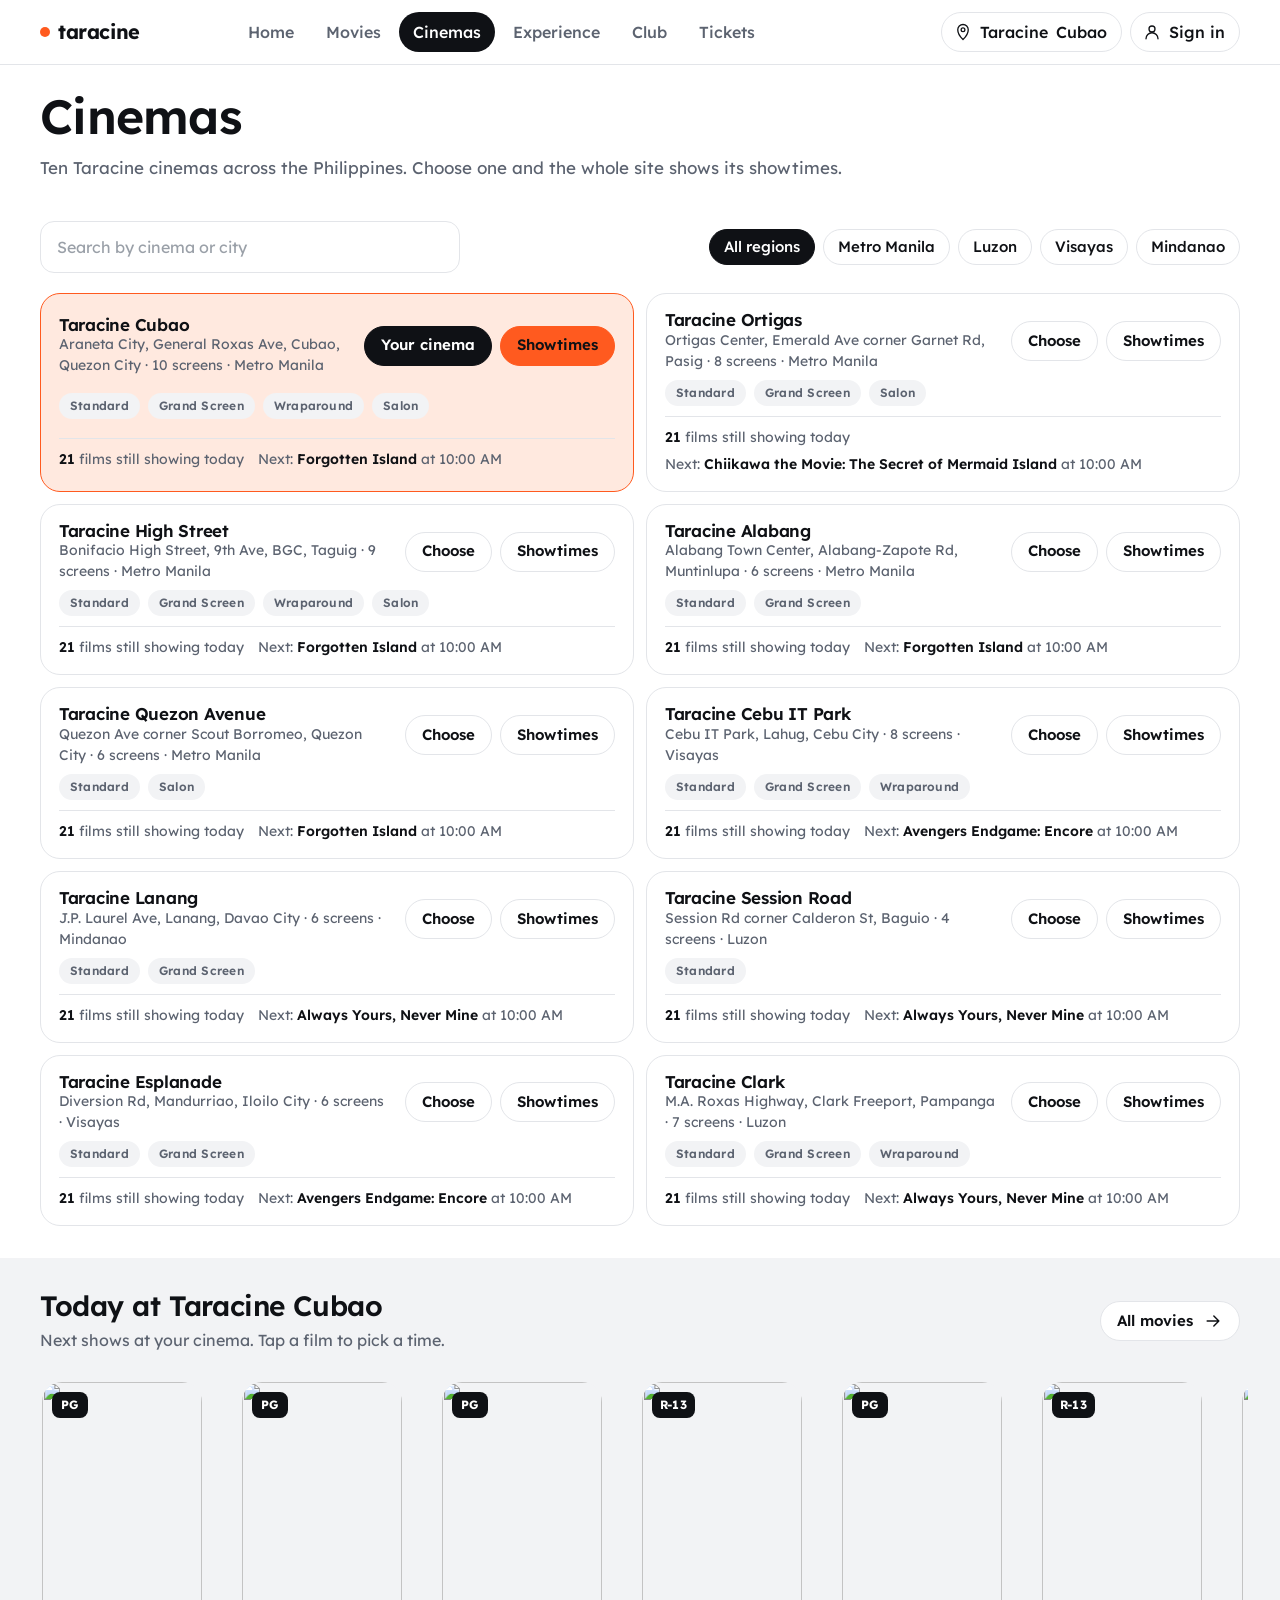
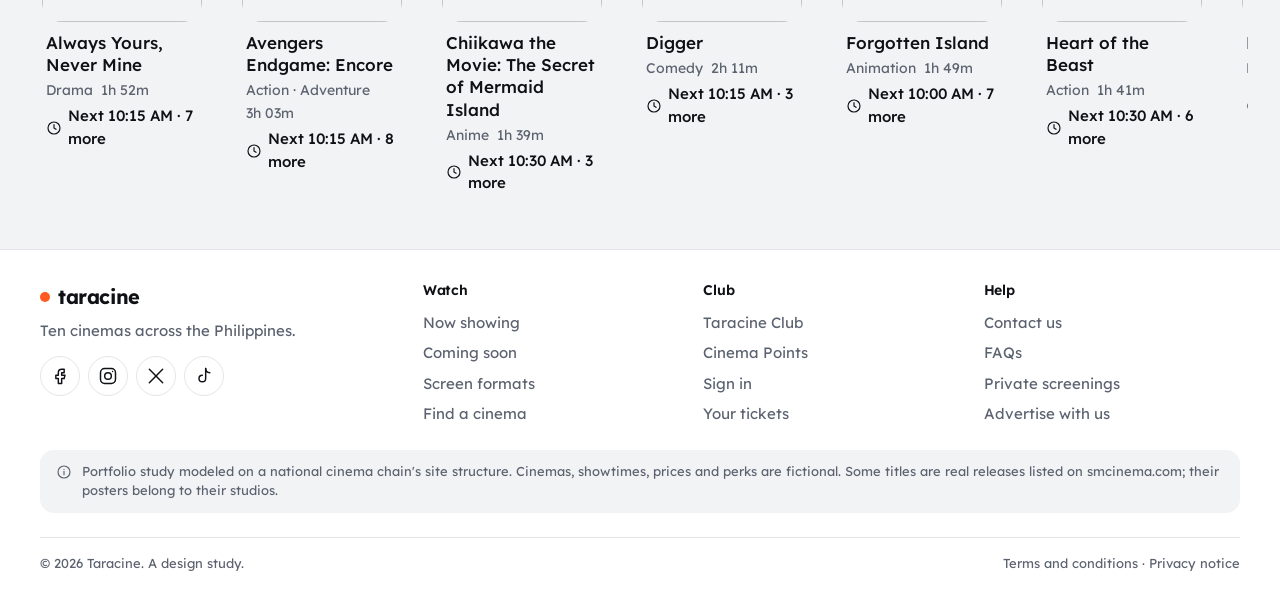
==== commit 9951ee63: "user dummyjson & payment method - Booking without an account: the Tickets step prompts to sign in or" ====
--- a/cinemas.html
+++ b/cinemas.html
@@ -51,6 +51,7 @@
       <a href="cinemas.html" data-nav="cinemas">Cinemas</a>
       <a href="experience.html" data-nav="experience">Experience</a>
       <a href="index.html#club" data-nav="club">Club</a>
+      <a href="tickets.html" data-nav="tickets">Tickets</a>
     </nav>
     <div class="topbar__right">
       <a class="pill" href="cinemas.html" id="cinema-pill" title="Your cinema"><svg class="icon"><use href="#i-pin"/></svg><span class="long">Taracine </span><span id="cinema-pill-name">Cubao</span></a>
@@ -114,7 +115,7 @@
         </div>
       </div>
       <div><h3>Watch</h3><ul><li><a href="movies.html">Now showing</a></li><li><a href="movies.html#soon">Coming soon</a></li><li><a href="experience.html">Screen formats</a></li><li><a href="cinemas.html">Find a cinema</a></li></ul></div>
-      <div><h3>Club</h3><ul><li><a href="index.html#club">Taracine Club</a></li><li><a href="index.html#club">Cinema Points</a></li><li><a href="login.html">Sign in</a></li><li><a href="#">Gift tickets</a></li></ul></div>
+      <div><h3>Club</h3><ul><li><a href="index.html#club">Taracine Club</a></li><li><a href="index.html#club">Cinema Points</a></li><li><a href="login.html">Sign in</a></li><li><a href="tickets.html">Your tickets</a></li></ul></div>
       <div><h3>Help</h3><ul><li><a href="#">Contact us</a></li><li><a href="#">FAQs</a></li><li><a href="#">Private screenings</a></li><li><a href="#">Advertise with us</a></li></ul></div>
     </div>
     <p class="notice"><svg class="icon"><use href="#i-info"/></svg><span>Portfolio study modeled on a national cinema chain's site structure. Cinemas, showtimes, prices and perks are fictional. Some titles are real releases listed on smcinema.com; their posters belong to their studios.</span></p>
@@ -126,7 +127,7 @@
   <a href="index.html" data-nav="home"><svg class="icon"><use href="#i-home"/></svg>Home</a>
   <a href="movies.html" data-nav="movies"><svg class="icon"><use href="#i-film"/></svg>Movies</a>
   <a href="cinemas.html" data-nav="cinemas"><svg class="icon"><use href="#i-pin"/></svg>Cinemas</a>
-  <a href="#" id="tab-tickets"><svg class="icon"><use href="#i-ticket"/></svg>Tickets</a>
+  <a href="tickets.html" id="tab-tickets" data-nav="tickets"><svg class="icon"><use href="#i-ticket"/></svg>Tickets</a>
   <a href="login.html" id="tab-account" data-nav="login"><svg class="icon"><use href="#i-user"/></svg>Account</a>
 </nav>
 
--- a/assets/css/taracine.css
+++ b/assets/css/taracine.css
@@ -478,3 +478,45 @@
   .cinema .actions { grid-row: auto; grid-column: 1 / -1; }
   .cinemas--page .cinema { grid-template-columns: 1fr; }
 }
+
+/* ---------- sign-in prompt, payment, receipts ---------- */
+.authbox { border: 1px solid var(--line); border-radius: var(--r-lg); padding: 20px 22px; display: grid; gap: 10px; background: var(--accent-soft); border-color: transparent; }
+.authbox h3 { font-size: 1.125rem; }
+.authbox p { color: var(--accent-ink); font-size: 0.9375rem; max-width: 60ch; }
+.authbox .actions { margin-top: 4px; }
+.fgroup--names { display: grid; grid-template-columns: 1fr 1fr; gap: 12px; }
+.fgroup--names > div { display: grid; gap: 6px; }
+.methods { display: grid; gap: 8px; }
+.method { display: flex; align-items: center; gap: 14px; padding: 14px 16px; border: 1px solid var(--line); border-radius: 16px; cursor: pointer; transition: border-color var(--t), background var(--t); min-height: 64px; }
+.method:hover { background: var(--panel); }
+.method input { width: 20px; height: 20px; margin: 0; accent-color: var(--accent); flex-shrink: 0; }
+.method span { display: grid; gap: 2px; }
+.method b { font-weight: 600; }
+.method small { color: var(--mid); font-size: 0.8125rem; }
+.method:has(input:checked) { border-color: var(--ink); background: var(--panel); }
+.method--demo:has(input:checked) { border-color: var(--accent); background: var(--accent-soft); }
+.method--demo:has(input:checked) small { color: var(--accent-ink); }
+.receipts { display: grid; grid-template-columns: repeat(auto-fill, minmax(340px, 1fr)); gap: 16px; }
+.receipt { border: 1px solid var(--line); border-radius: var(--r-lg); overflow: hidden; display: grid; grid-template-rows: auto 1fr auto; transition: border-color var(--t); }
+.receipt.new { border-color: var(--ok); }
+.receipt__top { display: grid; grid-template-columns: 56px 1fr; gap: 14px; padding: 16px; border-bottom: 1px dashed var(--line); align-items: center; }
+.receipt__top img { width: 56px; height: 84px; object-fit: cover; border-radius: 8px; background: var(--panel); }
+.receipt__top h3 { font-size: 1.125rem; }
+.receipt__top p { color: var(--mid); font-size: 0.875rem; }
+.receipt__body { padding: 16px; display: grid; grid-template-columns: 1fr auto; gap: 14px; align-items: center; }
+.receipt__rows { display: grid; gap: 6px; font-size: 0.9375rem; }
+.receipt__rows div { display: flex; justify-content: space-between; gap: 12px; }
+.receipt__rows span:first-child { color: var(--mid); }
+.receipt__rows b { font-weight: 600; text-align: right; }
+.qr { width: 96px; height: 96px; display: grid; grid-template-columns: repeat(12, 1fr); gap: 1px; padding: 6px; background: #fff; border: 1px solid var(--line); border-radius: 8px; }
+.qr i { display: block; background: var(--ink); border-radius: 1px; }
+.qr i.o { background: transparent; }
+.receipt__foot { display: flex; justify-content: space-between; align-items: center; gap: 12px; padding: 12px 16px; background: var(--panel); font-size: 0.8125rem; color: var(--mid); flex-wrap: wrap; }
+.receipt__foot b { font-family: ui-monospace, SFMono-Regular, Menlo, monospace; color: var(--ink); font-size: 0.875rem; letter-spacing: 0.04em; }
+.receipt__foot .link { color: var(--ink); }
+@media (max-width: 820px) {
+  .fgroup--names { grid-template-columns: 1fr; }
+  .receipts { grid-template-columns: 1fr; }
+  .receipt__body { grid-template-columns: 1fr; }
+  .qr { justify-self: start; }
+}
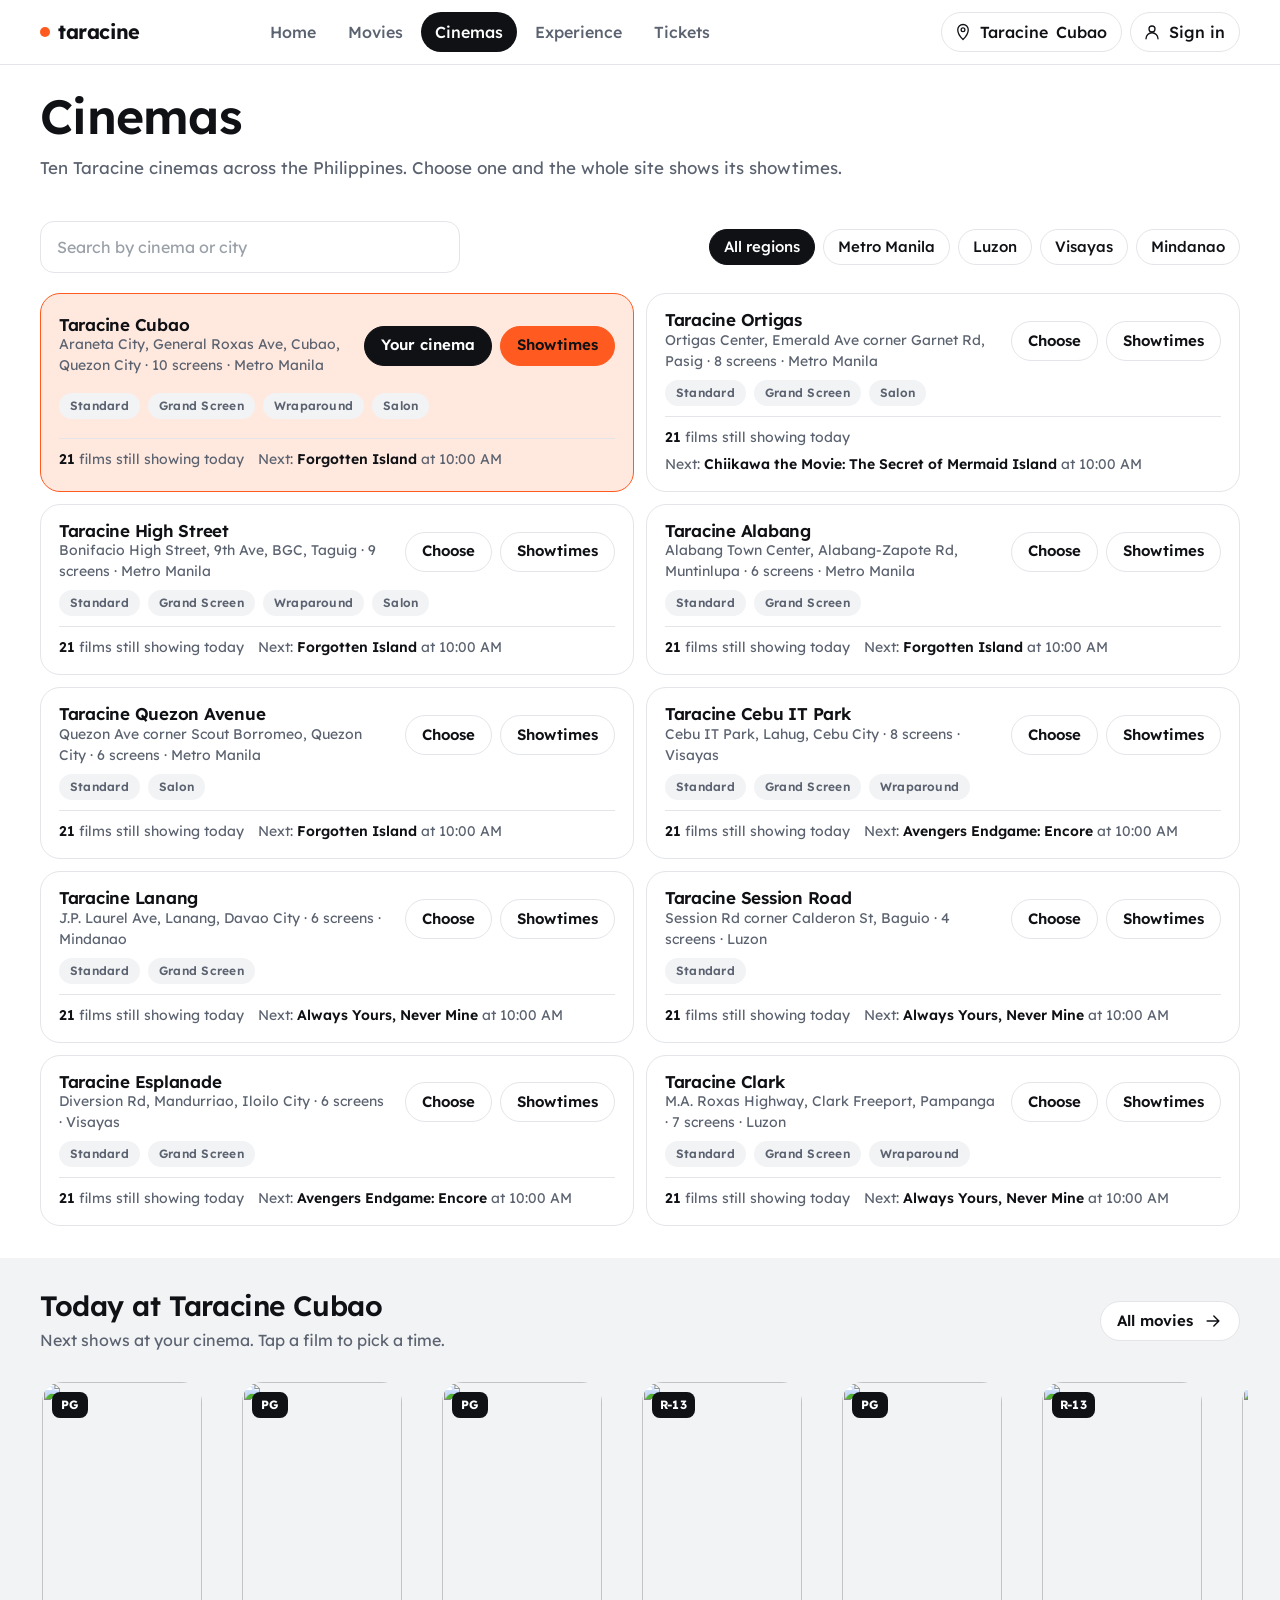
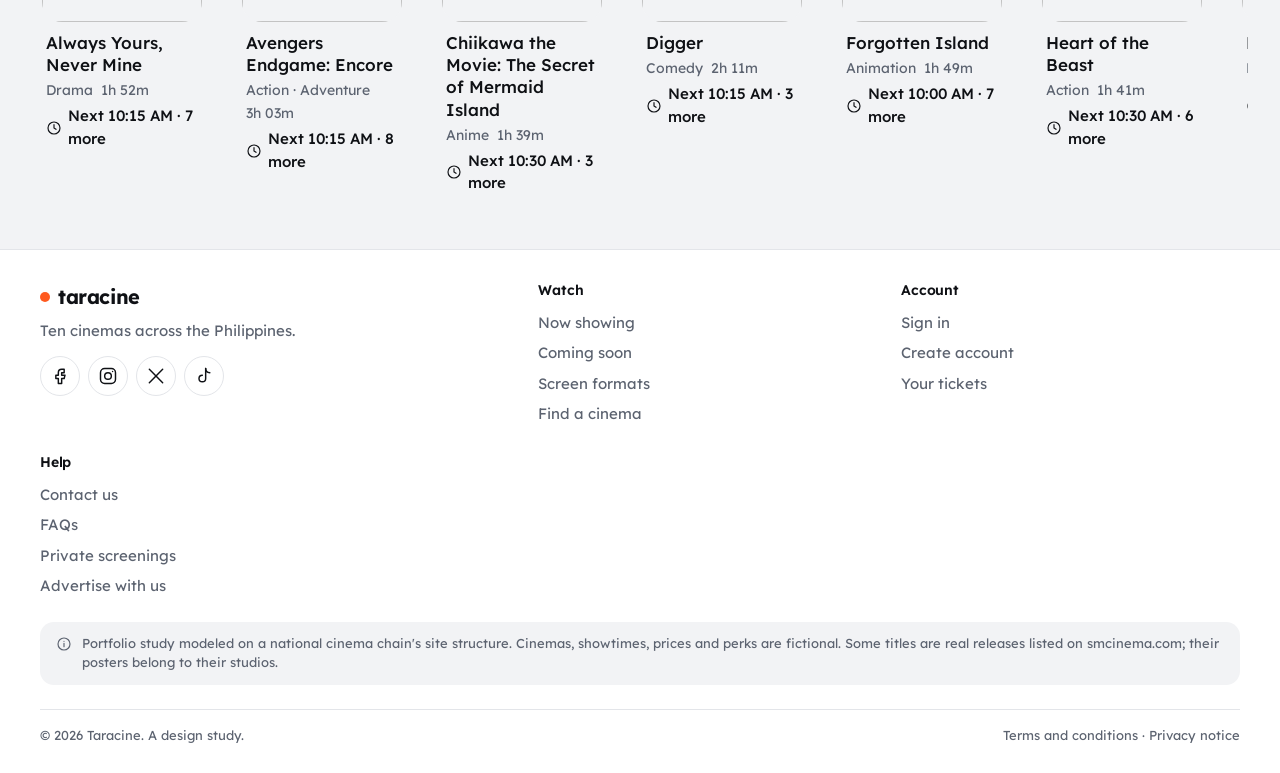
==== commit cd0aa075: "Profile modal (edit username, log out); remove the Club - Clicking the signed-in name pill or the Ac" ====
--- a/cinemas.html
+++ b/cinemas.html
@@ -20,6 +20,7 @@
   <symbol id="i-pin" viewBox="0 0 24 24"><path d="M12 22s7-6.5 7-13a7 7 0 0 0-14 0c0 6.5 7 13 7 13z"/><circle cx="12" cy="9" r="2.5"/></symbol>
   <symbol id="i-ticket" viewBox="0 0 24 24"><path d="M3 9V7a2 2 0 0 1 2-2h14a2 2 0 0 1 2 2v2a3 3 0 0 0 0 6v2a2 2 0 0 1-2 2H5a2 2 0 0 1-2-2v-2a3 3 0 0 0 0-6z"/><path d="M13 5v14"/></symbol>
   <symbol id="i-user" viewBox="0 0 24 24"><circle cx="12" cy="8" r="4"/><path d="M4 21a8 8 0 0 1 16 0"/></symbol>
+  <symbol id="i-close" viewBox="0 0 24 24"><path d="M6 6l12 12M18 6L6 18"/></symbol>
   <symbol id="i-chevron" viewBox="0 0 24 24"><path d="M6 9l6 6 6-6"/></symbol>
   <symbol id="i-arrow" viewBox="0 0 24 24"><path d="M5 12h14M13 6l6 6-6 6"/></symbol>
   <symbol id="i-check" viewBox="0 0 24 24"><path d="M5 12l5 5L20 7"/></symbol>
@@ -50,7 +51,6 @@
       <a href="movies.html" data-nav="movies">Movies</a>
       <a href="cinemas.html" data-nav="cinemas">Cinemas</a>
       <a href="experience.html" data-nav="experience">Experience</a>
-      <a href="index.html#club" data-nav="club">Club</a>
       <a href="tickets.html" data-nav="tickets">Tickets</a>
     </nav>
     <div class="topbar__right">
@@ -115,7 +115,7 @@
         </div>
       </div>
       <div><h3>Watch</h3><ul><li><a href="movies.html">Now showing</a></li><li><a href="movies.html#soon">Coming soon</a></li><li><a href="experience.html">Screen formats</a></li><li><a href="cinemas.html">Find a cinema</a></li></ul></div>
-      <div><h3>Club</h3><ul><li><a href="index.html#club">Taracine Club</a></li><li><a href="index.html#club">Cinema Points</a></li><li><a href="login.html">Sign in</a></li><li><a href="tickets.html">Your tickets</a></li></ul></div>
+      <div><h3>Account</h3><ul><li><a href="login.html">Sign in</a></li><li><a href="login.html?mode=signup">Create account</a></li><li><a href="tickets.html">Your tickets</a></li></ul></div>
       <div><h3>Help</h3><ul><li><a href="#">Contact us</a></li><li><a href="#">FAQs</a></li><li><a href="#">Private screenings</a></li><li><a href="#">Advertise with us</a></li></ul></div>
     </div>
     <p class="notice"><svg class="icon"><use href="#i-info"/></svg><span>Portfolio study modeled on a national cinema chain's site structure. Cinemas, showtimes, prices and perks are fictional. Some titles are real releases listed on smcinema.com; their posters belong to their studios.</span></p>
@@ -131,6 +131,25 @@
   <a href="login.html" id="tab-account" data-nav="login"><svg class="icon"><use href="#i-user"/></svg>Account</a>
 </nav>
 
+<dialog class="modal" id="profile-modal" aria-labelledby="profile-title">
+  <form method="dialog" class="modal__card" id="profile-form">
+    <div class="modal__head">
+      <div><h2 id="profile-title">Your account</h2><p class="muted" id="profile-email"></p></div>
+      <button class="modal__close" type="button" id="profile-close" aria-label="Close"><svg class="icon"><use href="#i-close"/></svg></button>
+    </div>
+    <div class="fgroup">
+      <label for="profile-username">Username</label>
+      <input class="input" type="text" id="profile-username" autocomplete="username" minlength="3" maxlength="24" pattern="[A-Za-z0-9_.]+">
+      <small class="msg" id="profile-username-msg">Letters, numbers, dots and underscores. Saved through dummyjson.com.</small>
+    </div>
+    <p class="state" id="profile-state" hidden><svg class="icon"><use href="#i-info"/></svg><span></span></p>
+    <div class="modal__actions">
+      <button class="btn" type="button" id="profile-save">Save changes<svg class="icon"><use href="#i-arrow"/></svg></button>
+      <button class="btn btn--ghost" type="button" id="profile-logout">Log out</button>
+    </div>
+  </form>
+</dialog>
+
 <script src="assets/js/data.js"></script>
 <script src="assets/js/app.js"></script>
 </body>
--- a/assets/css/taracine.css
+++ b/assets/css/taracine.css
@@ -189,19 +189,11 @@
 .cinema[aria-pressed="true"] .pick { background: var(--ink); color: #fff; border-color: var(--ink); }
 
 /* ---------- club ---------- */
-.club { display: grid; grid-template-columns: minmax(0, 1.1fr) minmax(0, 0.9fr); gap: 24px; align-items: stretch; }
-.club__card { background: var(--ink); color: #fff; border-radius: var(--r-lg); padding: 28px; display: flex; flex-direction: column; gap: 14px; }
-.club__card h3 { font-size: 1.5rem; }
-.club__card .price { font-size: 2.25rem; font-weight: 600; letter-spacing: -0.02em; }
-.club__card .price small { font-size: 0.9375rem; font-weight: 400; color: #B8BCC4; margin-left: 6px; }
-.club__card ul { display: grid; gap: 10px; color: #E6E8EC; }
-.club__card li { display: grid; grid-template-columns: 22px 1fr; gap: 10px; align-items: start; }
-.club__card li .icon { color: var(--accent); margin-top: 2px; }
-.club__card .btn { align-self: flex-start; margin-top: 6px; }
-.club__points { background: var(--panel); border-radius: var(--r-lg); padding: 28px; display: flex; flex-direction: column; gap: 12px; }
-.club__points h3 { font-size: 1.25rem; }
-.club__points p { color: var(--mid); }
-.club__points .big { font-size: 2rem; font-weight: 600; color: var(--ink); letter-spacing: -0.02em; }
+.extras { display: grid; grid-template-columns: 1fr 1fr; gap: 24px; align-items: stretch; }
+.extras__card { background: var(--panel); border-radius: var(--r-lg); padding: 28px; display: flex; flex-direction: column; gap: 12px; }
+.extras__card h3 { font-size: 1.25rem; }
+.extras__card p { color: var(--mid); }
+.extras__card .big { font-size: 2rem; font-weight: 600; color: var(--ink); letter-spacing: -0.02em; }
 
 /* ---------- film detail ---------- */
 .film { display: grid; grid-template-columns: 260px minmax(0, 1fr); gap: 32px; padding: 24px 0 32px; align-items: start; }
@@ -345,7 +337,7 @@
   .tile__open { opacity: 1; top: 14px; right: 14px; }
   .rail { grid-auto-columns: 150px; }
   .cinemas { grid-template-columns: 1fr; }
-  .club { grid-template-columns: 1fr; }
+  .extras { grid-template-columns: 1fr; }
   .film { grid-template-columns: 1fr; gap: 20px; }
   .film__art { max-width: 200px; }
   .dates { grid-template-columns: repeat(4, minmax(0, 1fr)); }
@@ -520,3 +512,69 @@
   .receipt__body { grid-template-columns: 1fr; }
   .qr { justify-self: start; }
 }
+
+/* ---------- online ticket document (receipt) ---------- */
+.receipts { grid-template-columns: repeat(auto-fill, minmax(420px, 1fr)); gap: 24px; }
+.doc { background: #fff; color: #111; border: 1px solid var(--line); border-radius: 12px; overflow: hidden; font-family: var(--font); }
+.doc.new { border-color: var(--ok); }
+.doc__head { text-align: center; padding: 22px 20px 14px; border-bottom: 1px solid #111; }
+.doc__brand { display: inline-flex; align-items: center; gap: 10px; font-weight: 700; font-size: 1.75rem; letter-spacing: -0.02em; }
+.doc__brand i { width: 34px; height: 34px; border-radius: 50%; border: 3px solid #111; display: inline-grid; place-items: center; }
+.doc__brand i::after { content: ""; width: 12px; height: 12px; border-radius: 50%; background: var(--accent); }
+.doc__title { font-weight: 700; font-size: 1.0625rem; letter-spacing: 0.04em; text-transform: uppercase; margin-top: 10px; }
+.doc__operator { margin-top: 10px; font-size: 0.875rem; line-height: 1.35; }
+.doc__operator b { display: block; font-weight: 600; text-transform: uppercase; letter-spacing: 0.02em; }
+.doc__operator u { text-decoration: none; display: block; font-weight: 600; }
+.doc__fiscal { padding: 12px 20px; border-bottom: 1px solid #111; display: grid; grid-template-columns: auto 1fr; gap: 2px 14px; font-size: 0.8125rem; font-family: ui-monospace, SFMono-Regular, Menlo, monospace; }
+.doc__fiscal span:nth-child(odd) { font-weight: 700; }
+.doc__ticket { border-bottom: 2px dashed #111; }
+.doc__ticket:last-child { border-bottom: 0; }
+.doc__body { display: grid; grid-template-columns: minmax(0, 1fr) auto; gap: 14px 18px; padding: 14px 20px 10px; align-items: start; }
+.doc__kv { display: grid; grid-template-columns: auto 1fr; gap: 4px 12px; font-size: 0.9375rem; align-content: start; }
+.doc__kv span:nth-child(odd) { color: #333; }
+.doc__kv b { font-weight: 700; }
+.doc__kv .movie { font-size: 1.5rem; line-height: 1.1; grid-column: 1 / -1; font-weight: 700; margin: 2px 0 6px; }
+.doc__kv .plain { grid-column: 1 / -1; color: #333; font-size: 0.875rem; }
+.doc__codes { display: grid; gap: 10px; justify-items: center; }
+.doc__codes .qrbox { width: 120px; height: 120px; border: 1px dashed #BBB; border-radius: 4px; }
+.doc__codes svg.barcode { width: 160px; height: 54px; }
+.doc__codes small { font-family: ui-monospace, SFMono-Regular, Menlo, monospace; font-size: 0.75rem; letter-spacing: 0.08em; }
+.doc__bar { display: grid; grid-template-columns: auto 1fr; align-items: center; gap: 12px; background: #111; color: #fff; padding: 10px 20px; }
+.doc__bar span { font-weight: 700; font-size: 1rem; }
+.doc__bar b { font-weight: 700; font-size: 2.25rem; text-align: center; letter-spacing: 0.02em; line-height: 1; }
+.doc__amounts { padding: 10px 20px 12px; display: grid; grid-template-columns: 1fr auto; gap: 3px 16px; font-size: 0.9375rem; font-variant-numeric: tabular-nums; }
+.doc__amounts span:nth-child(even) { text-align: right; font-weight: 600; }
+.doc__amounts .due { border-top: 2px solid #111; margin-top: 4px; padding-top: 6px; font-weight: 700; }
+.doc__amounts .due + .due { font-weight: 700; }
+.doc__foot { display: flex; justify-content: space-between; align-items: center; gap: 12px; padding: 12px 20px; background: var(--panel); font-size: 0.8125rem; color: var(--mid); flex-wrap: wrap; }
+.doc__foot .link { color: var(--ink); }
+.doc__foot .locked { color: var(--mid); }
+.doc__foot b { font-family: ui-monospace, SFMono-Regular, Menlo, monospace; color: var(--ink); }
+.doc__ticket--more { padding: 6px 20px 10px; font-size: 0.8125rem; color: #333; }
+@media (max-width: 820px) {
+  .receipts { grid-template-columns: 1fr; }
+  .doc__body { grid-template-columns: 1fr; }
+  .doc__codes { justify-items: start; grid-auto-flow: column; align-items: center; }
+  .doc__bar b { font-size: 1.75rem; }
+}
+@media print {
+  .topbar, .tabbar, .footer, .hero .actions, .doc__foot, .continue { display: none !important; }
+  body { background: #fff; padding: 0; }
+  .receipts { grid-template-columns: 1fr; gap: 0; }
+  .doc { border: 0; border-radius: 0; page-break-after: always; }
+}
+.doc__bar b.many { font-size: 1.25rem; line-height: 1.2; }
+
+/* ---------- profile modal ---------- */
+.modal { border: 0; padding: 0; background: transparent; max-width: min(440px, calc(100% - 32px)); width: 100%; }
+.modal::backdrop { background: rgba(15, 17, 21, 0.45); }
+.modal__card { background: var(--bg); border-radius: var(--r-lg); padding: 24px; display: grid; gap: 16px; border: 1px solid var(--line); }
+.modal__head { display: flex; justify-content: space-between; align-items: flex-start; gap: 12px; }
+.modal__head h2 { font-size: 1.375rem; }
+.modal__head p { font-size: 0.9375rem; margin-top: 2px; }
+.modal__close { width: 40px; height: 40px; border-radius: 50%; border: 1px solid var(--line); background: var(--bg); display: grid; place-items: center; color: var(--ink); }
+.modal__close:hover { background: var(--panel); }
+.modal__actions { display: flex; gap: 10px; flex-wrap: wrap; }
+.footer__grid { grid-template-columns: 1.4fr 1fr 1fr; }
+@media (max-width: 1100px) { .footer__grid { grid-template-columns: 1fr 1fr; } }
+@media (max-width: 820px) { .footer__grid { grid-template-columns: 1fr; } }
